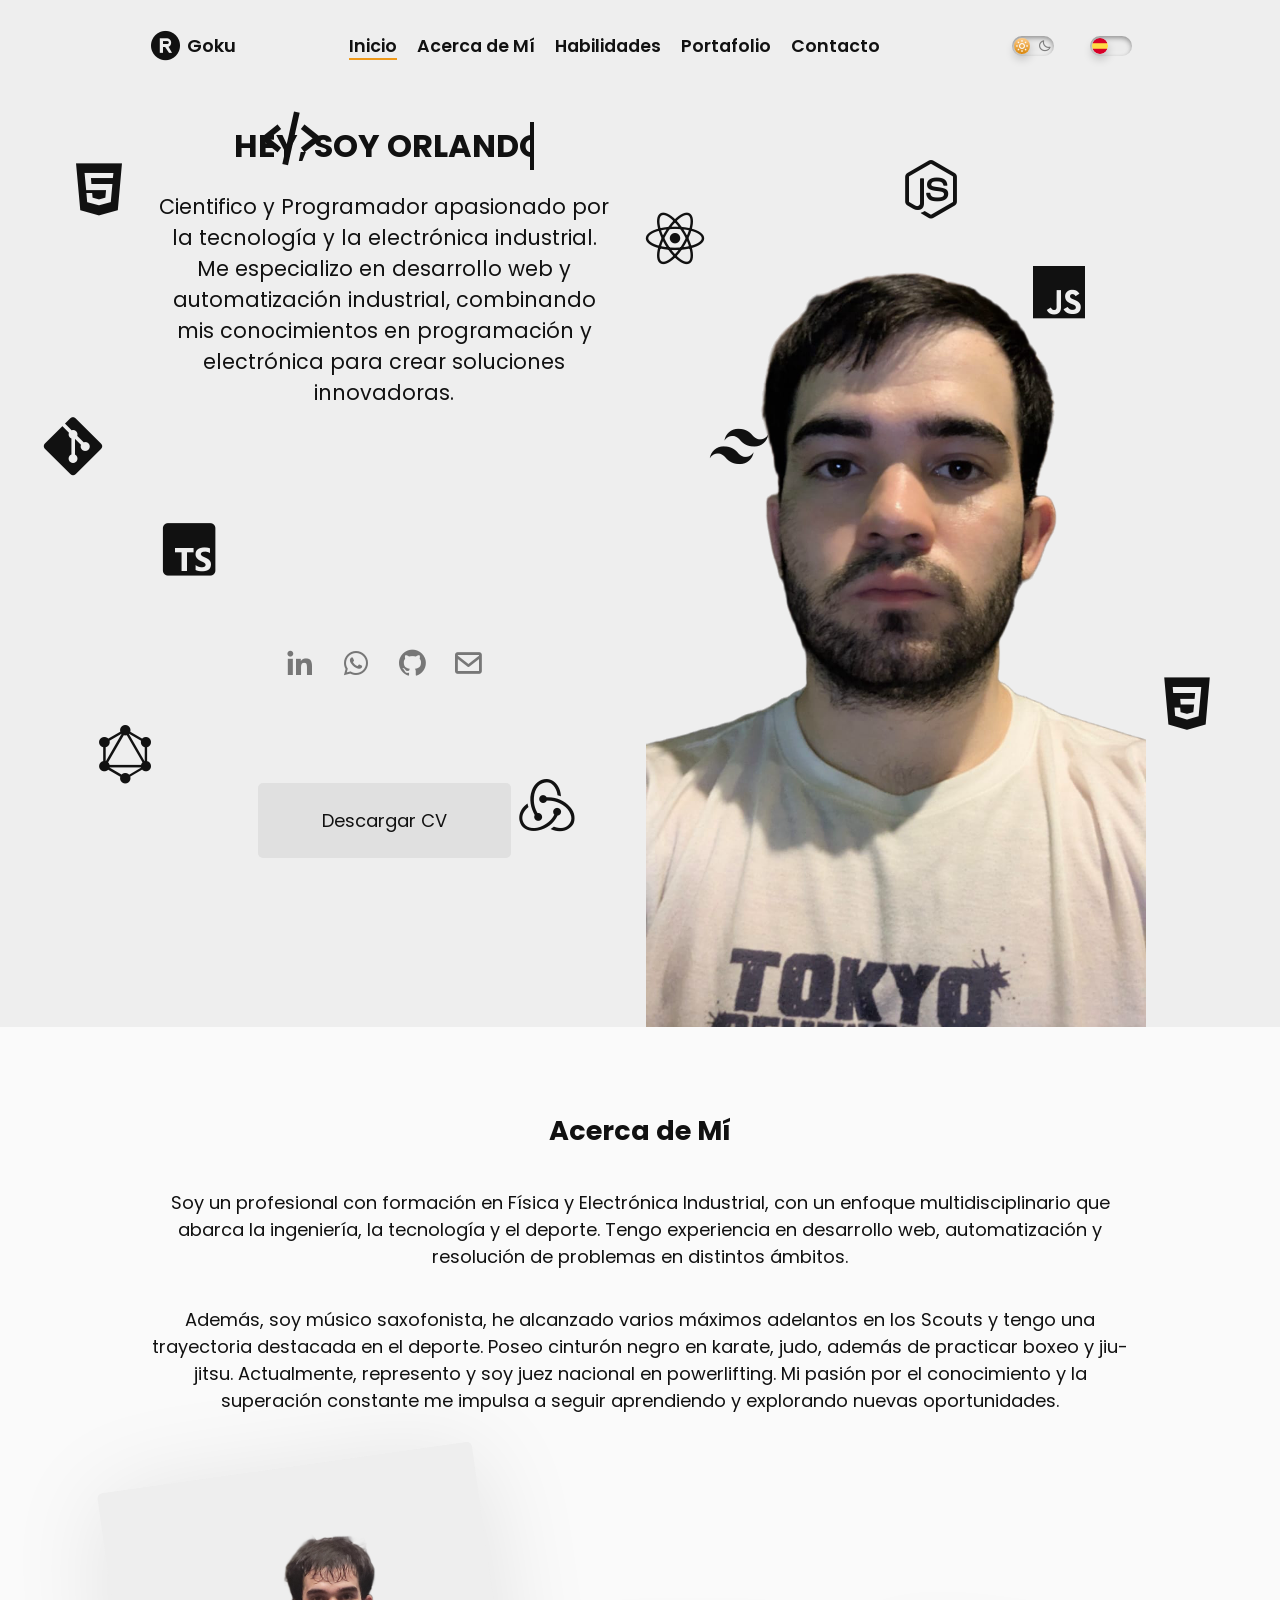
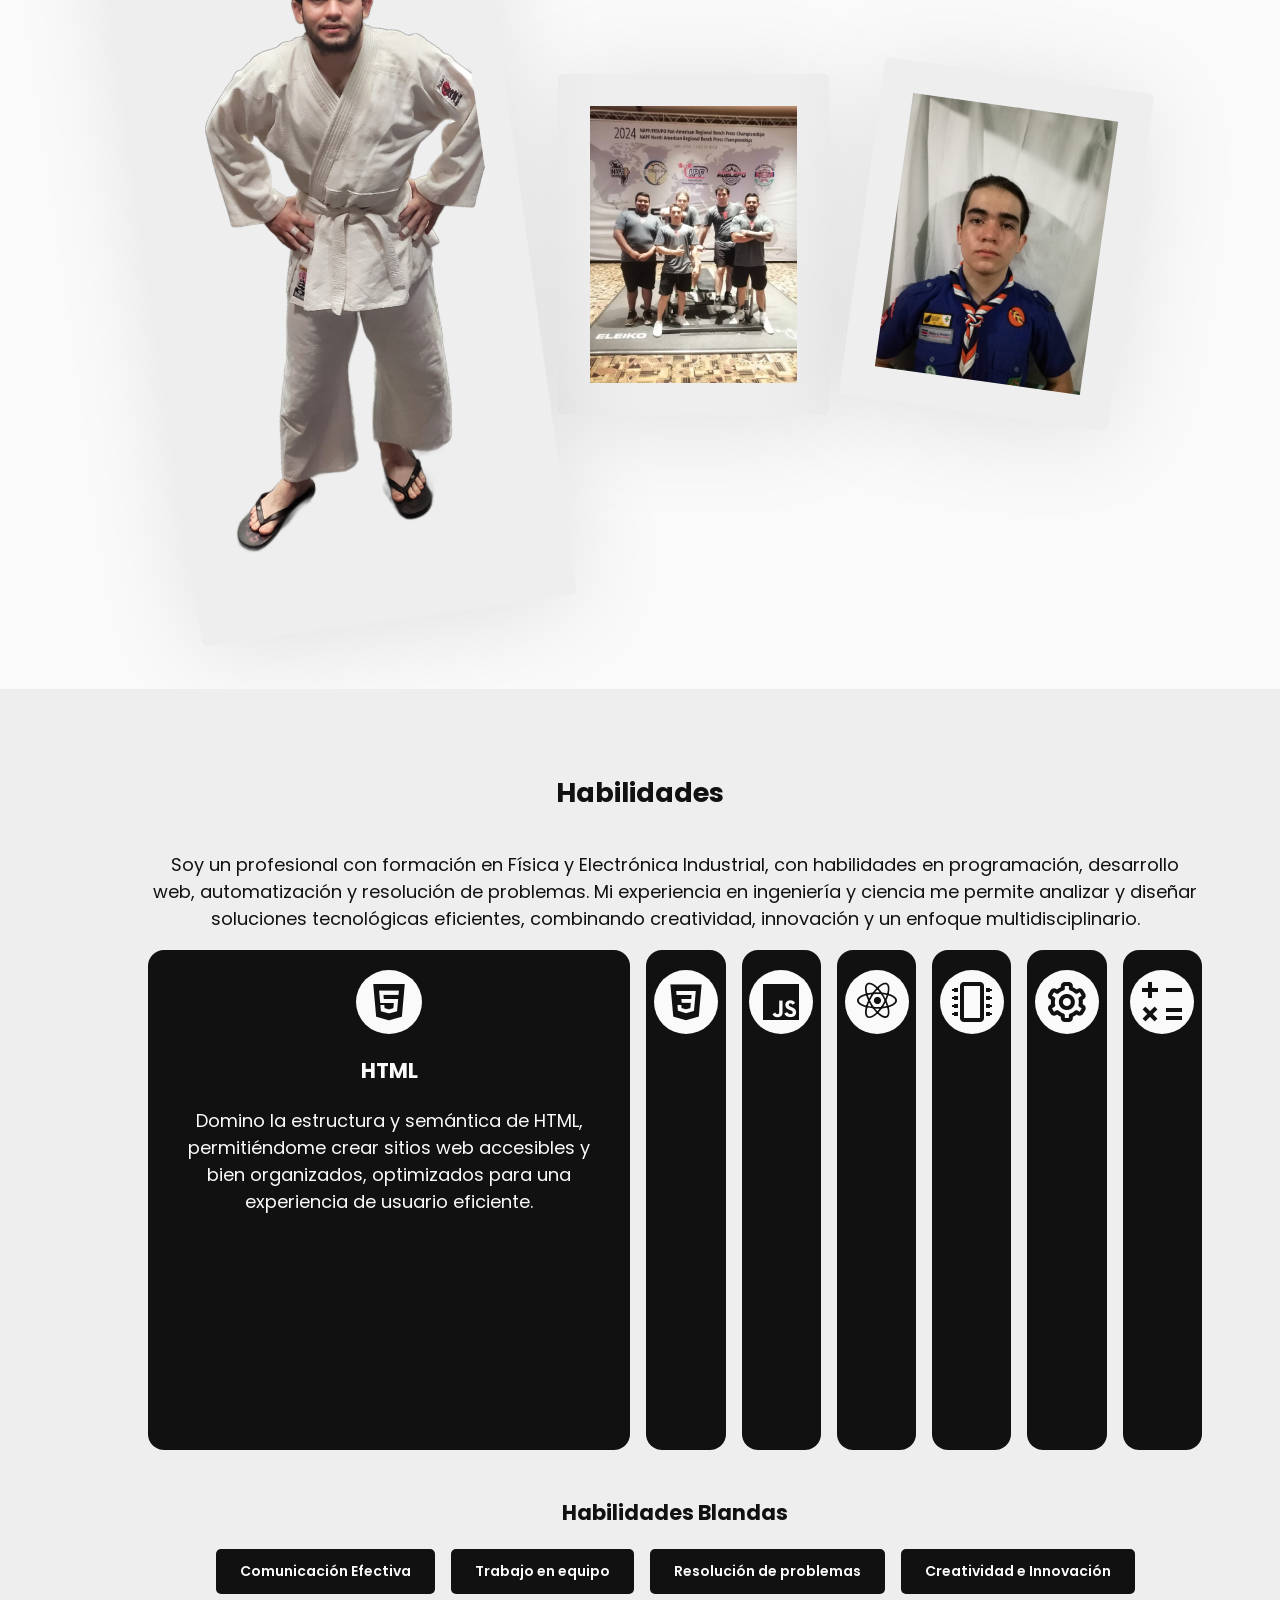
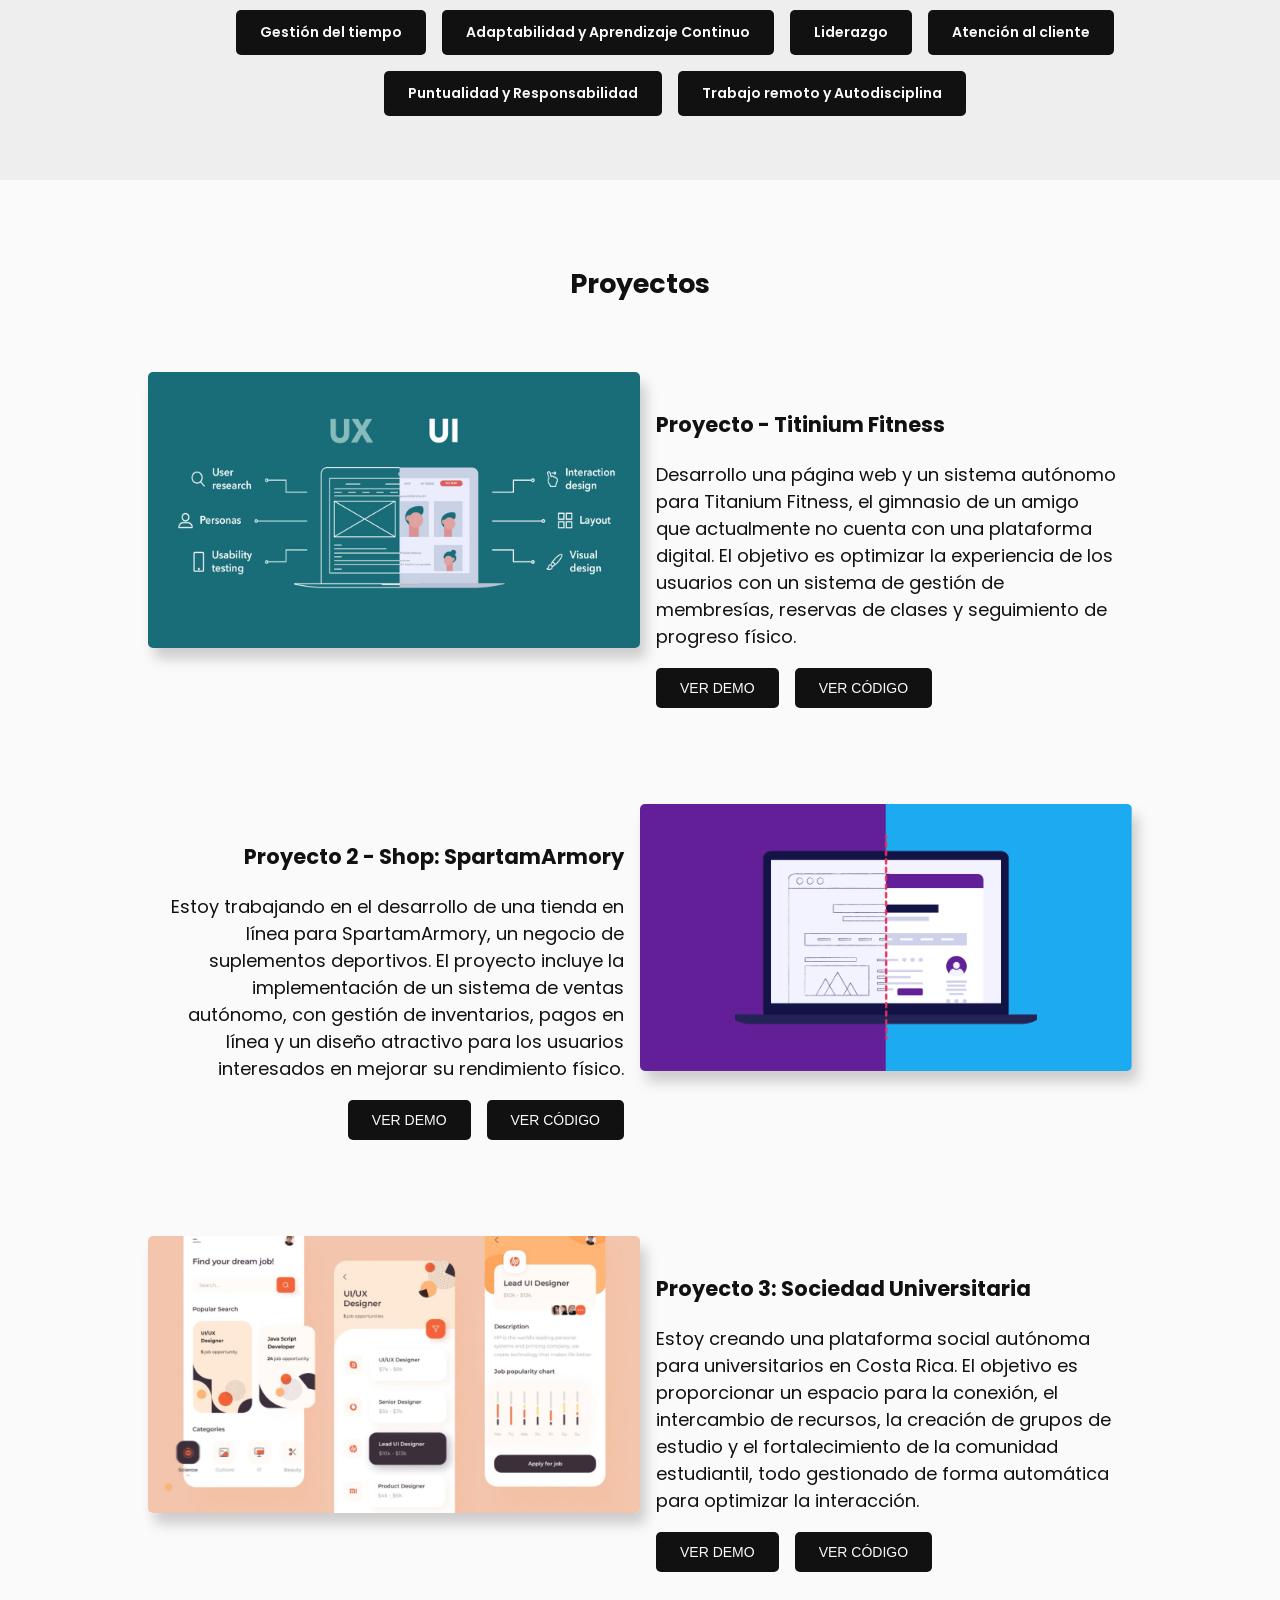
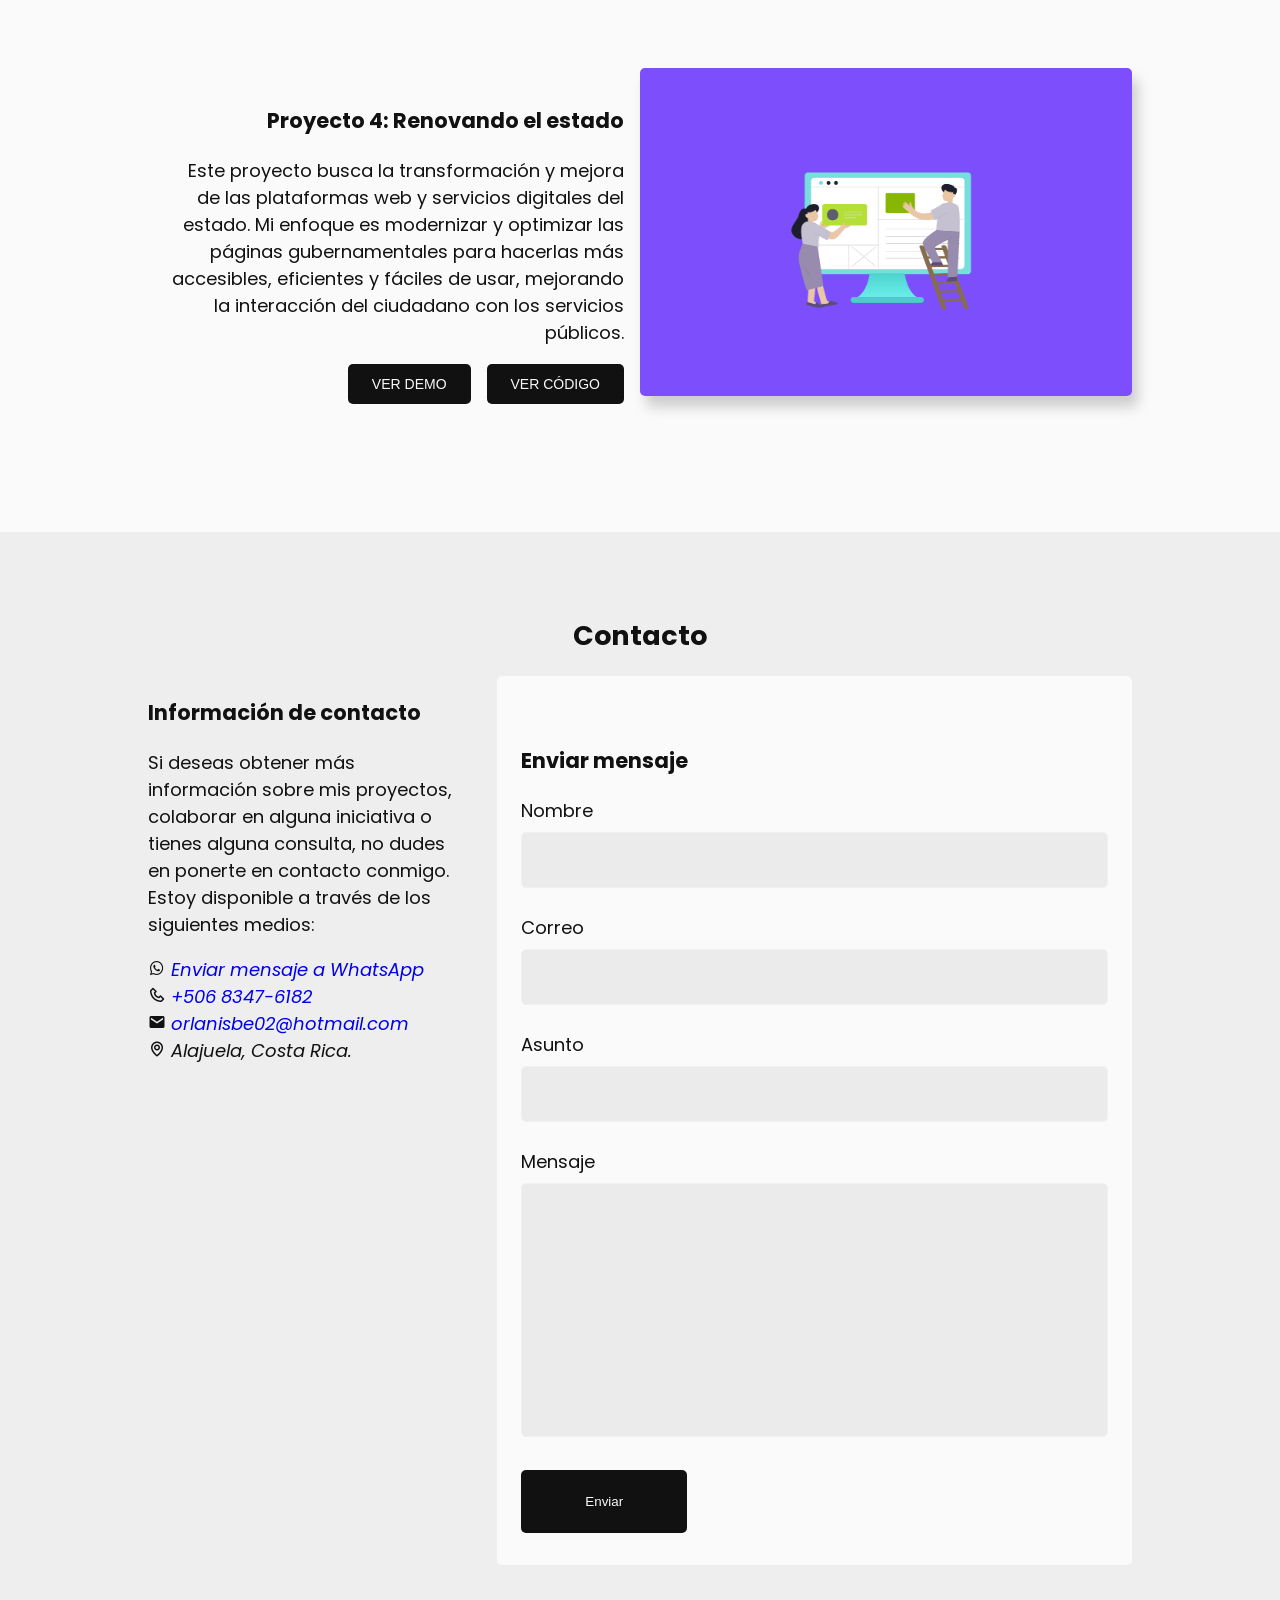
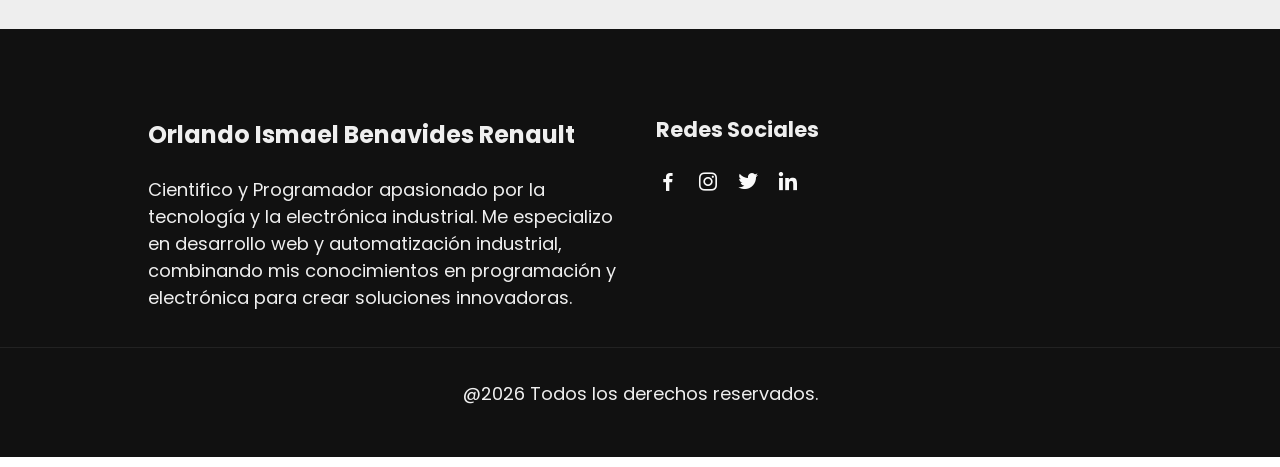
==== index.html @ 4b9a49ed "se agrega proyecto" ====
<!DOCTYPE html>
<html lang="es">

<head>
  <meta charset="UTF-8" />
  <meta http-equiv="X-UA-Compatible" content="IE=edge" />
  <meta name="viewport" content="width=device-width, initial-scale=1.0" />
  <meta name="author" content="Orlando Ismael Benavides Renault" />
  <meta name="description" content="Perfil profesional, Portafolio Programador y información persoanl" />
  <meta name="keywords" content="programación, profesional, Perfil, Portafolio, Curriculum" />
  <meta name="theme-color" content="#09f" />
  <meta name="view-transition" content="same-origin" />
  <!-- Iconos  -->
  <link href="https://unpkg.com/boxicons@2.1.4/css/boxicons.min.css" rel="stylesheet" />
  <!-- Fuente  -->
  <link rel="preconnect" href="https://fonts.googleapis.com">
  <link rel="preconnect" href="https://fonts.gstatic.com" crossorigin>
  <link
    href="https://fonts.googleapis.com/css2?family=Poppins:ital,wght@0,100;0,200;0,300;0,400;0,500;0,600;0,700;0,800;0,900;1,100;1,200;1,300;1,400;1,500;1,600;1,700;1,800;1,900&display=swap"
    rel="stylesheet">
  <title>Portafolio</title>
  <link rel="icon" href="assets/img/logo.png" type="image/png" />
  <link rel="stylesheet" href="assets/css/style.css" />
  <script type="module" src="assets/js/main.js"></script>
</head>

<body>
  <!-- Loader -->
  <div class="loader flex--container">
    <svg xmlns="http://www.w3.org/2000/svg" viewBox="0 0 237 268" class="loader__logo">
      <path fill="currentColor"
        d="M108.473 2.81055C114.675 -0.783262 122.325 -0.783265 128.527 2.81055L226.74 59.7212C232.912 63.298 236.712 69.8919 236.712 77.0259V190.974C236.712 198.108 232.912 204.702 226.74 208.279L128.527 265.189C122.325 268.783 114.675 268.783 108.473 265.189L10.2601 208.279C4.08755 204.702 0.287529 198.108 0.287529 190.974V77.0259C0.287529 69.8919 4.08754 63.298 10.2601 59.7212L108.473 2.81055Z">
      </path>
    </svg>
  </div>
  <!-- header  -->
  <header class="header">
    <nav class="navbar grid--container flex--container">
      <a class="navbar__logo flex--container" href="#"><i class="bx bxs-registered"></i>Goku</a>

      <div id="nav" class="navbar__menu spanish">
        <a href="#close"><i class="bx bx-x btn__close navbar__icon flex--container"></i></a>

        <ul class="navbar__list flex--container">
          <li class="navbar__item">
            <a class="navbar__link active" href="#home">Inicio</a>
          </li>
          <li class="navbar__item">
            <a class="navbar__link" href="#about">Acerca de Mí</a>
          </li>
          <li class="navbar__item">
            <a class="navbar__link" href="#skills">Habilidades</a>
          </li>
          <li class="navbar__item">
            <a class="navbar__link" href="#projects">Portafolio</a>
          </li>
          <li class="navbar__item">
            <a class="navbar__link" href="#contact">Contacto</a>
          </li>
        </ul>
      </div>

      <div class="navbar__toggles flex--container">
        <div class="navbar__toggle--darkmode flex--container">
          <input type="checkbox" name="color-scheme" id="darkmode-toggle" class="navbar__toggle--darkmode-input" />
          <label for="darkmode-toggle" class="navbar__toggle--darkmode-label">
            <i class="bx bx-sun navbar__toggle--darkmode-sun"></i>
            <i class="bx bx-moon navbar__toggle--darkmode-moon"></i>
          </label>
        </div>
        <div class="navbar__toggle--language flex--container">
          <input type="checkbox" name="language-toggle" id="language-toggle" class="navbar__toggle--language-input" />
          <label for="language-toggle" class="navbar__toggle--language-label"></label>
        </div>
      </div>
      <a href="#nav"><i class="bx bx-menu btn__open navbar__icon"></i></a>
    </nav>
  </header>

  <main>
    <section id="home" class="home">
      <i class="bx bxl-html5 home__layer home__layer--1" data-speed="-5"></i>
      <i class="bx bxl-javascript home__layer home__layer--2" data-speed="5"></i>
      <i class="bx bxl-css3 home__layer home__layer--3" data-speed="2"></i>
      <i class="bx bxl-nodejs home__layer home__layer--4" data-speed="6"></i>
      <i class="bx bxl-react home__layer home__layer--5" data-speed="8"></i>
      <i class="bx bxl-tailwind-css home__layer home__layer--6" data-speed="-2"></i>
      <i class="bx bxl-redux home__layer home__layer--7" data-speed="4"></i>
      <i class="bx bxl-typescript home__layer home__layer--8" data-speed="-2"></i>
      <i class="bx bxl-git home__layer home__layer--9" data-speed="6"></i>
      <i class="bx bxl-graphql home__layer home__layer--10" data-speed="-7"></i>
      <i class="bx bx-code-alt home__layer home__layer--11" data-speed="-5"></i>
      <div class="home__container grid--container">
        <div class="home__image">
          <img src="assets/img/profile.png" alt="profile photo" title="Tu nombre" />
        </div>

        <ul class="home__social flex--container">
          <li class="home__social-item">
            <a class="home__social-link" href="#" target="_blank"><i class="bx bxl-linkedin"></i></a>
          </li>
          <li class="home__social-item">
            <a class="home__social-link" href="#" target="_blank"><i class="bx bxl-whatsapp"></i></a>
          </li>
          <li class="home__social-item">
            <a class="home__social-link" href="#" target="_blank"><i class="bx bxl-github"></i></a>
          </li>
          <li class="home__social-item">
            <a class="home__social-link" href="#" target="_blank"><i class="bx bx-envelope"></i></a>
          </li>
        </ul>

        <div class="home__info">
          <h1 class="home__title">Hey, soy Orlando</h1>

          <p class="home__description">
            Cientifico y Programador apasionado por la tecnología y la electrónica industrial. Me especializo en
            desarrollo web y automatización industrial, combinando mis conocimientos en programación y electrónica para
            crear soluciones innovadoras.
          </p>
        </div>

        <div class="home__buttons">
          <a class="btn btn--primary" href="" title="Descargar mi CV" download="my_cv" rel="noreferrer nofollow">
            Descargar CV
          </a>
        </div>
      </div>
    </section>
    <section id="about" class="about section">
      <h2 class="section__title">Acerca de Mí</h2>

      <div class="about__container grid--container">
        <p class="about__description">
          Soy un profesional con formación en Física y Electrónica Industrial, con un enfoque multidisciplinario que
          abarca la ingeniería, la tecnología y el deporte. Tengo experiencia en desarrollo web, automatización y
          resolución de problemas en distintos ámbitos.
        </p>
        <p class="about__description">
          Además, soy músico saxofonista, he alcanzado varios máximos adelantos en los Scouts y tengo una trayectoria
          destacada en el deporte. Poseo cinturón negro en karate, judo, además de practicar boxeo y jiu-jitsu.
          Actualmente, represento y soy juez nacional en powerlifting. Mi pasión por el conocimiento y la superación
          constante me impulsa a seguir aprendiendo y explorando nuevas oportunidades.
        </p>

        <div class="about__cards flex--container">
          <!--Card 1 -->
          <div class="about__card">
            <img class="about__card--img" src="assets/img/me_1.png" alt="Laborando como ingeniero"
              title="Laborando como ingeniero" />
          </div>
          <!--Card 2 -->
          <div class="about__card">
            <img class="about__card--img" src="assets/img/me_2.jpg" alt="Laborando como diseñador"
              title="Laborando como diseñador" />
          </div>
          <!--Card 3 -->
          <div class="about__card">
            <img class="about__card--img" src="assets/img/me_3.jpg" alt="Trabajando en equipo"
              title="rabajando en equipo" />
          </div>
        </div>
      </div>
    </section>
    <section id="skills" class="skills section">
      <h2 class="section__title">Habilidades</h2>

      <div class="skills__container grid--container">
        <p class="skills__description flex--container">
          Soy un profesional con formación en Física y Electrónica Industrial, con habilidades en programación,
          desarrollo web, automatización y resolución de problemas. Mi experiencia en ingeniería y ciencia me permite
          analizar y diseñar soluciones tecnológicas eficientes, combinando creatividad, innovación y un enfoque
          multidisciplinario.
        </p>

        <div class="skills__wrapper flex--container">
          <div class="skills__cards flex--container">
            <!--Card 1 -->
            <details class="skills__cards-container" name="moreInfo" open>
              <summary class="skills__cards-title flex--container">
                <i class="bx bxl-html5 flex--container"></i>
              </summary>
              <div class="skills__card-container">
                <h3 class="skills__card-title">HTML</h3>

                <p class="skills__card-description">
                  Domino la estructura y semántica de HTML, permitiéndome crear sitios web accesibles y bien
                  organizados, optimizados para una experiencia de usuario eficiente.
                </p>
              </div>
            </details>
            <!--Card 2 -->
            <details class="skills__cards-container" name="moreInfo">
              <summary class="skills__cards-title flex--container">
                <i class="bx bxl-css3 flex--container"></i>
              </summary>
              <div class="skills__card-container">
                <h3 class="skills__card-title">CSS</h3>

                <p class="skills__card-description">
                  Utilizo CSS para diseñar interfaces modernas y responsivas, aplicando principios de diseño visual,
                  animaciones y variables para una mejor gestión del estilo.
                </p>
              </div>
            </details>
            <!--Card 3 -->
            <details class="skills__cards-container" name="moreInfo">
              <summary class="skills__cards-title flex--container">
                <i class="bx bxl-javascript flex--container"></i>
              </summary>
              <div class="skills__card-container">
                <h3 class="skills__card-title">Javascript</h3>

                <p class="skills__card-description">
                  Manejo JavaScript para el desarrollo web interactivo, creando funcionalidades dinámicas y mejorando la
                  experiencia del usuario en aplicaciones web.
                </p>
              </div>
            </details>
            <!--Card 4 -->
            <details class="skills__cards-container" name="moreInfo">
              <summary class="skills__cards-title flex--container">
                <i class="bx bxl-react flex--container"></i>
              </summary>
              <div class="skills__card-container">
                <h3 class="skills__card-title">React</h3>

                <p class="skills__card-description">
                  Desarrollo aplicaciones con React, utilizando componentes reutilizables, hooks y gestión eficiente del
                  estado para construir interfaces escalables y dinámicas.
                </p>
              </div>
            </details>
            <details class="skills__cards-container" name="moreInfo">
              <summary class="skills__cards-title flex--container">
                <i class='bx bx-microchip flex--container'></i>
              </summary>
              <div class="skills__card-container">
                <h3 class="skills__card-title">PLC</h3>

                <p class="skills__card-description">
                  Tengo experiencia en la programación de PLCs, implementando automatización de procesos industriales
                  con lenguajes estructurados y diagramas de escalera.
                </p>
              </div>
            </details>
            <details class="skills__cards-container" name="moreInfo">
              <summary class="skills__cards-title flex--container">
                <i class='bx bx-cog flex--container'></i>
              </summary>
              <div class="skills__card-container">
                <h3 class="skills__card-title">Automatización Industrial</h3>

                <p class="skills__card-description">
                  Integro hardware y software para optimizar procesos industriales, combinando sensores, actuadores y
                  sistemas de control para mejorar la eficiencia y precisión.
                </p>
              </div>
            </details>
            <details class="skills__cards-container" name="moreInfo">
              <summary class="skills__cards-title flex--container">
                <i class='bx bx-math flex--container'></i>
              </summary>
              <div class="skills__card-container">
                <h3 class="skills__card-title">Fisico y Matematico</h3>

                <p class="skills__card-description">
                  Cuento con una sólida formación en física y matemáticas, lo que me permite analizar, modelar y
                  resolver problemas complejos en ingeniería y tecnología.
                </p>
              </div>
            </details>
          </div>
        </div>
        <div class="skills__tags flex--container">
          <h3 class="skills__tags-title">Habilidades Blandas</h3>
          <div class="skills__tags-container flex--container">
            <span class="skills__tag">Comunicación Efectiva</span>
            <span class="skills__tag">Trabajo en equipo</span>
            <span class="skills__tag">Resolución de problemas</span>
            <span class="skills__tag">Creatividad e Innovación</span>
            <span class="skills__tag">Gestión del tiempo</span>
            <span class="skills__tag">Adaptabilidad y Aprendizaje Continuo</span>
            <span class="skills__tag">Liderazgo</span>
            <span class="skills__tag">Atención al cliente</span>
            <span class="skills__tag">Puntualidad y Responsabilidad</span>
            <span class="skills__tag">Trabajo remoto y Autodisciplina</span>
          </div>
        </div>
      </div>
    </section>
    <section id="projects" class="projects section">
      <h2 class="section__title">Proyectos</h2>

      <div class="projects__container grid--container">
        <div class="projects__project">
          <div class="projects__inner grid--container">
            <div class="projects__image">
              <img src="assets/img/project1.jpg" alt="project 1" title="Ecommerce Vanilla" />
            </div>

            <div class="projects__info">
              <h3 class="projects__name">Proyecto - Titinium Fitness</h3>
              <p class="projects__description">
                Desarrollo una página web y un sistema autónomo para Titanium Fitness, el gimnasio de un amigo que
                actualmente no cuenta con una plataforma digital. El objetivo es optimizar la experiencia de los
                usuarios con un sistema de gestión de membresías, reservas de clases y seguimiento de progreso físico.
              </p>

              <div class="projects__buttons">
                <button class="btn projects__button" type="button">
                  VER DEMO
                </button>
                <button class="btn projects__button" type="button">
                  VER CÓDIGO
                </button>
              </div>
            </div>
          </div>
        </div>

        <div class="projects__project">
          <div class="projects__inner grid--container">
            <div class="projects__image">
              <img src="assets/img/project2.png" alt="project 1" title="Consumiendo API Pokemon con React" />
            </div>

            <div class="projects__info">
              <h3 class="projects__name">Proyecto 2 - Shop: SpartamArmory</h3>
              <p class="projects__description">
                Estoy trabajando en el desarrollo de una tienda en línea para SpartamArmory, un negocio de suplementos
                deportivos. El proyecto incluye la implementación de un sistema de ventas autónomo, con gestión de
                inventarios, pagos en línea y un diseño atractivo para los usuarios interesados en mejorar su
                rendimiento físico.
              </p>

              <div class="projects__buttons">
                <button class="btn projects__button" type="button">
                  VER DEMO
                </button>
                <button class="btn projects__button" type="button">
                  VER CÓDIGO
                </button>
              </div>
            </div>
          </div>
        </div>

        <div class="projects__project">
          <div class="projects__inner grid--container">
            <div class="projects__image">
              <img src="assets/img/project3.jpg" alt="project 1" title="CRUD con React" />
            </div>

            <div class="projects__info">
              <h3 class="projects__name">Proyecto 3: Sociedad Universitaria</h3>
              <p class="projects__description">
                Estoy creando una plataforma social autónoma para universitarios en Costa Rica. El objetivo es
                proporcionar un espacio para la conexión, el intercambio de recursos, la creación de grupos de estudio y
                el fortalecimiento de la comunidad estudiantil, todo gestionado de forma automática para optimizar la
                interacción.
              </p>

              <div class="projects__buttons">
                <button class="btn projects__button" type="button">
                  VER DEMO
                </button>
                <button class="btn projects__button" type="button">
                  VER CÓDIGO
                </button>
              </div>
            </div>
          </div>
        </div>

        <div class="projects__project">
          <div class="projects__inner grid--container">
            <div class="projects__image">
              <img src="assets/img/project4.png" alt="project 1" title="Aplicación del tiempo con React" />
            </div>

            <div class="projects__info">
              <h3 class="projects__name">Proyecto 4: Renovando el estado</h3>
              <p class="projects__description">
                Este proyecto busca la transformación y mejora de las plataformas web y servicios digitales del estado.
                Mi enfoque es modernizar y optimizar las páginas gubernamentales para hacerlas más accesibles,
                eficientes y fáciles de usar, mejorando la interacción del ciudadano con los servicios públicos.
              </p>

              <div class="projects__buttons">
                <button class="btn projects__button" type="button">
                  VER DEMO
                </button>
                <button class="btn projects__button" type="button">
                  VER CÓDIGO
                </button>
              </div>
            </div>
          </div>
        </div>
      </div>
    </section>
    <section id="contact" class="contact section">
      <h2 class="section__title">Contacto</h2>

      <div class="contact__container grid--container">
        <div class="contact__info">
          <h3 class="contact__info-title">Información de contacto</h3>
          <p class="contact__info-description">
            Si deseas obtener más información sobre mis proyectos, colaborar en alguna iniciativa o tienes alguna
            consulta, no dudes en ponerte en contacto conmigo. Estoy disponible a través de los siguientes medios:
          </p>

          <address class="contact__info-data">
            <div class="contact__info-item">
              <i class="bx bxl-whatsapp"></i>

              <span class="contact__info-number">
                <a href="https://wa.me/+50683476182?text=Tu%20Mensaje%20De%20Texto" target="_blank"
                  rel="noreferrer nofollow">Enviar mensaje a WhatsApp</a>
              </span>
            </div>

            <div class="contact__info-item">
              <i class="bx bx-phone"></i>

              <span class="contact__info-number">
                <a href="tel:50683476182" target="_blank" rel="noreferrer nofollow">
                  +506 8347-6182
                </a>
              </span>
            </div>

            <div class="contact__info-item">
              <i class="bx bxs-envelope"></i>

              <span class="contact__info-mail">
                <a id="mail" href="mailto:orlanisbe02@hotmail.com" target="_blank" rel="noreferrer nofollow">
                  orlanisbe02@hotmail.com
                </a>
              </span>
            </div>

            <div class="contact__info-item">
              <i class="bx bx-map"></i>

              <span class="contact__info-map"> Alajuela, Costa Rica. </span>
            </div>
          </address>
        </div>
        <div class="contact__form">
          <h3 class="contact__form-title">Enviar mensaje</h3>
          <form id="form" class="contact__form-container">
            <div class="contact__form-group">
              <label for="name" class="contact__form-label">Nombre</label>
              <input type="text" id="name" name="name" class="contact__form-input" />
            </div>

            <div class="contact__form-group">
              <label for="email" class="contact__form-label">Correo</label>
              <input type="email" id="email" name="email" class="contact__form-input" />
            </div>

            <div class="contact__form-group">
              <label for="subject" class="contact__form-label">Asunto</label>
              <input type="text" id="subject" name="subject" class="contact__form-input" />
            </div>

            <div class="contact__form-group">
              <label for="message" class="contact__form-label">Mensaje</label>
              <textarea id="message" name="message" cols="30" rows="10" class="contact__form-input"></textarea>
            </div>
            <dialog class="contact__form-modal" id="modal">
              Formulario enviado con éxito!
              <button type="reset" id="btn_close-modal">Cerrar</button>
            </dialog>

            <button type="submit" class="btn contact__form-button">
              Enviar
            </button>
          </form>
        </div>
      </div>
    </section>
  </main>
  <footer class="footer section">
    <div class="footer__container grid--container">
      <div class="footer__info">
        <h3 class="footer__title">Orlando Ismael Benavides Renault</h3>
        <p class="footer__description">
          Cientifico y Programador apasionado por la tecnología y la electrónica industrial. Me especializo en
          desarrollo web y automatización industrial, combinando mis conocimientos en programación y electrónica para
          crear soluciones innovadoras.
        </p>
      </div>

      <div class="footer__social">
        <h3 class="footer__title">Redes Sociales</h3>

        <ul class="footer__social-list">
          <li class="footer__social-item">
            <a class="footer__social-link" href="https://www.facebook.com/profile.php?id=100015714459956"
              target="_blank" rel="noreferrer nofollow"><i class="bx bxl-facebook"></i></a>
          </li>

          <li class="footer__social-item">
            <a class="footer__social-link" href="https://www.instagram.com/orlando.renault/" target="_blank"
              rel="noreferrer nofollow"><i class="bx bxl-instagram"></i></a>
          </li>

          <li class="footer__social-item">
            <a class="footer__social-link" href="#" target="_blank" rel="noreferrer nofollow"><i
                class="bx bxl-twitter"></i></a>
          </li>

          <li class="footer__social-item">
            <a class="footer__social-link"
              href="https://www.linkedin.com/feed/?trk=guest_homepage-basic_nav-header-signin" target="_blank"
              rel="noreferrer nofollow"><i class="bx bxl-linkedin"></i></a>
          </li>
        </ul>
      </div>
    </div>

    <p class="footer__copy"><span id="currentyear"></span> Todos los derechos reservados.</p>
  </footer>
</body>

</html>
---- assets/css/style.css ----
/*
Metodología BEM: https://en.bem.info/methodology/quick-start/
Generador de animaciones: https://animista.net/
Efectos de hover para botones y enlaces: https://ianlunn.github.io/Hover/
Loaders con CSS: https://css-loaders.com/
Sombras con CSS: https://getcssscan.com/css-box-shadow-examples
Frontend Code con ideas geniales: https://codepen.io/
==============================
  * CSS TABLE CONTENT *  
==============================
1. GOOGLE FONT
2. VARIABLES CSS
3. BASE
4. REUSABLE CSS CLASSES
5. HEADER & NAV
6. BREAKPOINTS
==============================
  * END TABLE CONTENT *  
==============================
*/

/* ============= VARIABLES CSS ============= */

:root {
	color-scheme: light dark;

	--header-height: 60px;

	/* Colors */
	--primary-color: light-dark(#111, #ffffffcc);
	--bg-color-section1: light-dark(#eee, #111);
	--bg-color-section2: light-dark(#fafafa, #6a6a6a);
	--bg-color-buttons: light-dark(#e0e0e0, #6a6a6a);

	/* Typografy */
	--normal-font-size: 16px;
	--small-font-size: 12px;

	/* Wight */
	--font-semi-bold: 600;

	/* Margin */
	--mr-2: 16px;
	--mr-3: 20px;
	--mr-4: 26px;

	/* z index */
	--z-fixed: 1;
	--z-modal: 2;

	/* Shadows */
	--box-shadow: 0px 10px 100px #0000001a;
}

/* ============= BASE ============= */
html {
	box-sizing: border-box;
	scroll-behavior: smooth;
	*,
	*::before,
	*::after {
		box-sizing: inherit;
	}
	body {
		font-family: 'Poppins', sans-serif;
		font-size: var(--normal-font-size);
		margin: 0;
		color: var(--primary-color);
	}
	ul {
		list-style: none;
		margin: 0;
		padding: 0;
	}

	a {
		text-decoration: none;
	}

	img {
		max-width: 100%;
		height: auto;
		display: block;
	}
	/* darkmode  */
	&:has([name='color-scheme']:checked) {
		color-scheme: dark;
	}
	&:has([name='color-scheme']) {
		color-scheme: light;
	}
}

/* ============= REUSABLE CLASSES ============= */
.section {
	padding: 4rem 0;
	.section__title {
		text-align: center;
		margin: var(--mr-3) 0;
	}
}

.grid--container {
	max-width: 1024px;
	display: grid;
	margin: 0 auto;
	padding: 0 var(--mr-3);
}

.flex--container {
	display: flex;
	justify-content: center;
	align-items: center;
}

.btn {
	display: inline-block;
	padding: 1.5rem 4rem;
	border: none;
	outline: none;
	border-radius: 5px;
	cursor: pointer;
	transition: all 0.3s ease-in-out;
	color: var(--bg-color-section2);
	background-color: var(--primary-color);

	&:hover {
		translate: 0px -4px;
		box-shadow: 0px 3px 10px #ee991a;
	}
}

.btn--primary {
	color: var(--primary-color);
	background-color: var(--bg-color-buttons);
}

::-webkit-scrollbar {
	width: 10px;
}

::-webkit-scrollbar-track {
	background: transparent;
}

::-webkit-scrollbar-thumb {
	background: var(--bg-color-buttons);
	border-radius: 4px;
}

/*===== Loader =====*/
.loader {
	position: fixed;
	top: 0;
	left: 0;
	width: 100%;
	height: 100%;
	background-color: white;
	z-index: 3;
	display: flex;
	align-items: center;
	justify-content: center;
	z-index: 105;
	opacity: 1;
	visibility: visible;
	transition: opacity 0.4s, visibility 0.4s;
	.loader__logo {
		color: #e94959;
		width: 6rem;
		height: 6rem;
		animation: jump 1.1s infinite linear;
	}
}

.loader--hidden {
	opacity: 0;
	visibility: hidden;
}

@keyframes jump {
	50% {
		transform: translateY(-10%) scaleY(1.05);
	}
}

/* ============= Header & NavBar ============= */

.header {
	position: fixed;
	top: 0;
	left: 0;
	width: 100%;
	height: var(--header-height);
	align-content: center;
	background-color: transparent;
	z-index: var(--z-modal);
	animation: animation-bar linear both;
	animation-timeline: scroll(root block);
	animation-range: 0 200px;

	.navbar {
		justify-content: space-between;

		.navbar__logo {
			column-gap: 0.25rem;
			font-weight: var(--font-semi-bold);
			color: var(--primary-color);
		}

		.navbar__menu {
			position: fixed;
			top: -500%;
			left: 0;
			width: 100%;
			border-radius: 0 0 12px 12px;
			background-color: var(--bg-color-section2);
			box-shadow: 0px 1px 9px 2px #00000024;
			padding: 2rem 0;
			transition: all 0.6s;
			z-index: var(--z-modal);

			&:target {
				top: 0;
			}

			.navbar__list {
				flex-direction: column;
				gap: 20px;

				.navbar__item {
					.navbar__link {
						color: var(--primary-color);
						font-size: 1.1rem;
						font-weight: var(--font-semi-bold);
						transition: color 0.3s;

						&:hover {
							color: #ee991a;
						}
					}

					.active {
						border-bottom: 2px solid #ee991a;
					}
				}
			}

			.btn__close {
				position: absolute;
				top: var(--mr-2);
				right: var(--mr-2);
				background-color: var(--bg-color-section1);
				width: 38px;
				height: 38px;
				border-radius: 50%;

				&:hover {
					background-color: #dfdfdf;
				}
			}
		}

		/* toggles  */
		.navbar__toggles {
			gap: 1rem;

			/* darkmode toggle */
			.navbar__toggle--darkmode {
				.navbar__toggle--darkmode-label {
					width: 42px;
					height: 20px;
					position: relative;
					display: block;
					background: #ebebeb;
					border-radius: 20px;
					box-shadow: inset 0px 2px 5px #00000066, inset 0px -2px 5px #ffffff66;
					cursor: pointer;
					transition: 0.3s;

					&::after {
						content: '';
						width: 16px;
						height: 16px;
						position: absolute;
						top: 2px;
						left: 2px;
						background: linear-gradient(180deg, #ffcc89, #d8860b);
						border-radius: 20px;
						box-shadow: 0px 5px 10px #00000033;
						transition: 0.3s;
					}

					&:active::after {
						width: 40px;
					}

					i {
						position: absolute;
						font-size: 14px;
						top: 3px;
						z-index: var(--z-fixed);

						&.navbar__toggle--darkmode-sun {
							left: 3px;
							color: var(--bg-color-section2);
							transition: 0.3s;
						}

						&.navbar__toggle--darkmode-moon {
							right: 2px;
							color: #7e7e7e;
							transition: 0.3s;
						}
					}
				}

				.navbar__toggle--darkmode-input {
					visibility: hidden;

					&:checked + label {
						background: #242424;

						&::after {
							left: 40px;
							transform: translateX(-100%);
							background: linear-gradient(180deg, #777, #3a3a3a);
						}

						.bx-sun {
							color: #7e7e7e;
						}

						.bx-moon {
							color: var(--bg-color-section2);
						}
					}
				}
			}

			/* language toggle */
			.navbar__toggle--language {
				.navbar__toggle--language-label {
					width: 42px;
					height: 20px;
					position: relative;
					display: block;
					background: #ebebeb;
					border-radius: 20px;
					box-shadow: inset 0px 2px 5px #00000066, inset 0px -2px 5px #ffffff66;
					cursor: pointer;
					transition: 0.3s;

					&::after {
						content: '';
						width: 16px;
						height: 16px;
						position: absolute;
						top: 2px;
						left: 2px;
						background-image: url(../img/espana.png);
						background-size: cover;
						background-repeat: no-repeat;
						border-radius: 50%;
						box-shadow: 0px 5px 10px #00000033;
						transition: 0.3s;
					}
				}

				.navbar__toggle--language-input {
					visibility: hidden;

					&:checked + label {
						&::after {
							left: 40px;
							transform: translateX(-100%);
							background-image: url(../img/reino-unido.png);
						}
					}
				}
			}
		}
	}
	.btn__open,
	.btn__close,
	.navbar__logo i {
		font-size: 2.2rem;
		color: var(--primary-color);
		transition: background 0.3s;
	}
	.btn__open {
		&:hover {
			background-color: #dfdfdf;
		}
	}
}

@keyframes animation-bar {
	to {
		background-color: var(--bg-color-section2);
		backdrop-filter: blur(5px);
		box-shadow: var(--box-shadow);
	}
}

/* ============= Home ============= */
.home {
	background-color: var(--bg-color-section1);
	position: relative;
	overflow: hidden;

	.home__layer {
		position: absolute;
		font-size: 70px;
		color: var(--primary-color);
	}

	.home__layer--1 {
		top: 15%;
		left: 5%;
	}

	.home__layer--2 {
		top: 25%;
		left: 80%;
	}

	.home__layer--3 {
		top: 65%;
		left: 90%;
	}

	.home__layer--4 {
		top: 15%;
		left: 70%;
	}

	.home__layer--5 {
		top: 20%;
		left: 50%;
	}

	.home__layer--6 {
		top: 40%;
		left: 55%;
	}

	.home__layer--7 {
		top: 75%;
		left: 40%;
	}

	.home__layer--8 {
		top: 50%;
		left: 12%;
	}

	.home__layer--9 {
		top: 40%;
		left: 3%;
	}

	.home__layer--10 {
		top: 70%;
		left: 7%;
	}

	.home__layer--11 {
		top: 10%;
		left: 20%;
	}

	.home__container {
		position: relative;
		row-gap: 2rem;
		padding: var(--header-height) 0 3rem;
		.home__image {
			width: clamp(min(320px, 100%), 85vw, 445px);
			height: auto;
			margin: 0 auto;
		}
		.home__social {
			position: absolute;
			top: 10rem;
			left: 1.2rem;
			flex-direction: column;
			row-gap: var(--mr-2);
			.home__social-link {
				color: #777;
				font-size: 1.7rem;
				transition: color 0.3s;
				text-align: center;
				&:hover {
					color: var(--primary-color);
				}
			}
		}
		.home__info {
			.home__title,
			.home__description {
				text-align: center;
			}
			.home__title {
				margin: 0 auto;
				margin-bottom: var(--mr-2);
				text-transform: uppercase;
				border-right: 4px solid;
				white-space: nowrap;
				width: 15ch;
				animation: typing 2s infinite steps(15) alternate,
					blink 0.3s infinite step-end alternate;
				overflow: hidden;
			}
		}
		.home__buttons {
			text-align: center;
		}
	}
}

@keyframes typing {
	from {
		width: 0;
	}
}

@keyframes blink {
	50% {
		border-color: transparent;
	}
}

/* ============= About ============= */
.about {
	background-color: var(--bg-color-section2);
	overflow: hidden;
	.about__container {
		.about__description {
			text-align: center;
		}
		.about__cards {
			margin-top: 2rem;
			flex-direction: column;
			gap: 2rem;
			.about__card {
				background-color: var(--bg-color-section1);
				padding: 2rem;
				border-radius: 5px;
				box-shadow: var(--box-shadow);
				.about__card--img {
					width: 100%;
					height: 100%;
					object-fit: cover;
				}
			}
		}
	}
}

/* ============= skills ============= */
.skills {
	background-color: var(--bg-color-section1);
	.skills__container {
		.skills__description {
			text-align: center;
		}
		/* SLIDER  */
		.skills__wrapper {
			.skills__cards {
				display: flex;
				flex-direction: column;
				gap: 1rem;
				width: 100%;

				.skills__cards-container {
					background-color: var(--primary-color);
					height: 100px;
					padding: 20px;
					border-radius: 1rem;
					text-align: center;
					width: inherit;
					transition: 0.5s cubic-bezier(0.6, -0.28, 0.735, 0.045);
					overflow: hidden;

					.skills__cards-title {
						list-style: none;
						cursor: pointer;
						height: 100%;
						align-items: start;

						.bx {
							width: 50px;
							background-color: var(--bg-color-section2);
							color: var(--primary-color);
							font-size: 3rem;
							border-radius: 50%;
							padding: 8px;
						}
					}
					.skills__card-container {
						color: var(--bg-color-section2);
						height: 300px;
						overflow: hidden;
					}

					&[open] {
						height: 400px;
						.skills__cards-title {
							height: auto;
						}
					}
				}
			}
		}
		.skills__tags {
			flex-direction: column;
			margin-top: var(--mr-4);
			.skills__tags-container {
				flex-wrap: wrap;
				gap: 1rem;
			}
			.skills__tag {
				display: inline-block;
				padding: 0.75rem 1.5rem;
				font-weight: var(--font-semi-bold);
				font-size: var(--small-font-size);
				background-color: var(--primary-color);
				color: var(--bg-color-section2);
				border-radius: 5px;
			}
		}
	}
}

/* ============= Projects ============= */
.projects {
	background-color: var(--bg-color-section2);
	.projects__container {
		gap: 2rem;
		.projects__inner {
			margin: 0;
			.projects__image {
				border-radius: 5px;
				img {
					width: 100%;
					height: auto;
					object-fit: cover;
					border-radius: 5px;
					box-shadow: 6px 11px 13px 0 #0000002e;
					animation: showing linear both;
					animation-timeline: view();
					animation-range: entry 25% cover 35%;
				}
			}
			.projects__info {
				padding: 1rem;
				.projects__buttons {
					display: flex;
					flex-wrap: wrap;
					gap: 1rem;
					.projects__button {
						color: var(--bg-color-section2);
						background-color: var(--primary-color);
						padding: 0.75rem 1.5rem;
						font-size: var(--small-font-size);
					}
				}
			}
		}
	}
}

@keyframes showing {
	from {
		opacity: 0;
		translate: 0 100px;
	}

	to {
		opacity: 1;
		translate: 0 0;
	}
}

/* ============= Contact ============= */
.contact {
	background-color: var(--bg-color-section1);
	.contact__container {
		gap: 2rem;
		.contact__info {
			.contatc__info-data {
				font-style: normal;
				display: flex;
				flex-direction: column;
				gap: 1rem;
				padding: 2rem 0;
			}
		}

		.contact__form {
			width: 100%;
			padding: 3rem 1.5rem 2rem;
			background-color: var(--bg-color-section2);
			border-radius: 5px;
			margin: 0 auto;

			.contact__form-container {
				.contact__form-group {
					margin-bottom: var(--mr-4);

					.contact__form-label {
						display: block;
						margin-bottom: 8px;
					}

					.contact__form-input {
						width: 100%;
						padding: 1rem;
						font-size: 1.2rem;
						font-weight: var(--font-semi-bold);
						border-radius: 5px;
						background-color: #ebebeb;
						border: 1px solid #f0f0f0;
					}

					textarea {
						resize: none;
					}
				}

				.contact__form-modal {
					position: fixed;
					top: 50%;
				}
			}
		}
	}
}

/* ============= Footer ============= */
.footer {
	background-color: #111;
	color: #efefef;
	padding-bottom: 2rem;
	.footer__container {
		gap: 2rem;
		.footer__info {
			.footer__title {
				font-size: 1.5rem;
			}
		}
		.footer__social {
			.footer__social-list {
				display: flex;
				gap: var(--mr-2);
				font-size: 1.5rem;

				.footer__social-link {
					color: var(--bg-color-section2);
					transition: text-shadow 0.3s;
					&:hover {
						text-shadow: 2px 3px #ee991a55;
					}
				}
				.footer__social-link {
					text-align: center;
					margin-top: 2rem;
					margin-bottom: 0;
				}
			}
		}
	}
	.footer__copy {
		text-align: center;
		border-top: 1px solid #222;
		padding-top: 2rem;
	}
}

/* ============= Media Queries ============= */

@media (width >= 768px) {
	:root {
		--header-height: 90px;
		--normal-font-size: 18px;
		--small-font-size: 14px;
	}

	.header {
		.navbar {
			.navbar__menu {
				position: static;
				border-radius: 0;
				background-color: transparent;
				box-shadow: none;

				.navbar__list {
					flex-direction: row;
				}
				.btn__close {
					display: none;
				}
			}
		}
		.btn__open {
			display: none;
		}
	}

	.home {
		.home__container {
			grid-template-columns: repeat(2, 1fr);
			grid-auto-rows: auto;

			.home__image {
				width: clamp(min(375px, 100%), 48vw, 500px);
				grid-column: 2 / 3;
				grid-row: 1 / 4;
				transform: translateY(3.3rem);
			}

			.home__social {
				position: relative;
				top: 0;
				left: 0;
				flex-direction: row;
				gap: 1.5rem;
				grid-row: 2 / 3;

				.home__social-link {
					font-size: 2rem;
				}
			}

			.home__info {
				.home__title {
					margin-top: 2rem;
					font-size: 2rem;
				}

				.home__description {
					font-size: 1.3rem;
					padding: 0 30px;
				}
			}
		}
	}

	.about {
		.about__container {
			.about__cards {
				flex-direction: row;

				.about__card {
					transition: transform 0.2s;

					&:nth-child(1) {
						transform: rotate(-8deg);
					}

					&:nth-child(3) {
						transform: rotate(8deg);
					}

					&:hover {
						z-index: var(--z-fixed);
						cursor: pointer;
						transform: scale(1.1);
					}
				}
			}
		}
	}

	.skills {
		.skills__container {
			/* SLIDER  */
			.skills__wrapper {
				.skills__cards {
					flex-direction: row;
					.skills__cards-container {
						height: 500px;
						width: 130px;
						&[open] {
							height: 500px;
							width: inherit;
						}
					}
				}
			}
		}
	}

	.projects {
		.projects__container {
			padding: 3rem 0;
			gap: 5rem;

			.projects__project {
				.projects__inner {
					grid-template-columns: repeat(2, 1fr);
				}

				&:nth-child(even) {
					.projects__image {
						order: 2;
					}

					.projects__info {
						order: 1;
						text-align: right;
					}

					.projects__buttons {
						justify-content: flex-end;
					}
				}
			}
		}
	}

	.contact {
		.contact__container {
			grid-template-columns: 0.5fr 1fr;
		}
	}

	.footer {
		.footer__container {
			grid-template-columns: repeat(2, 1fr);
		}
	}
}
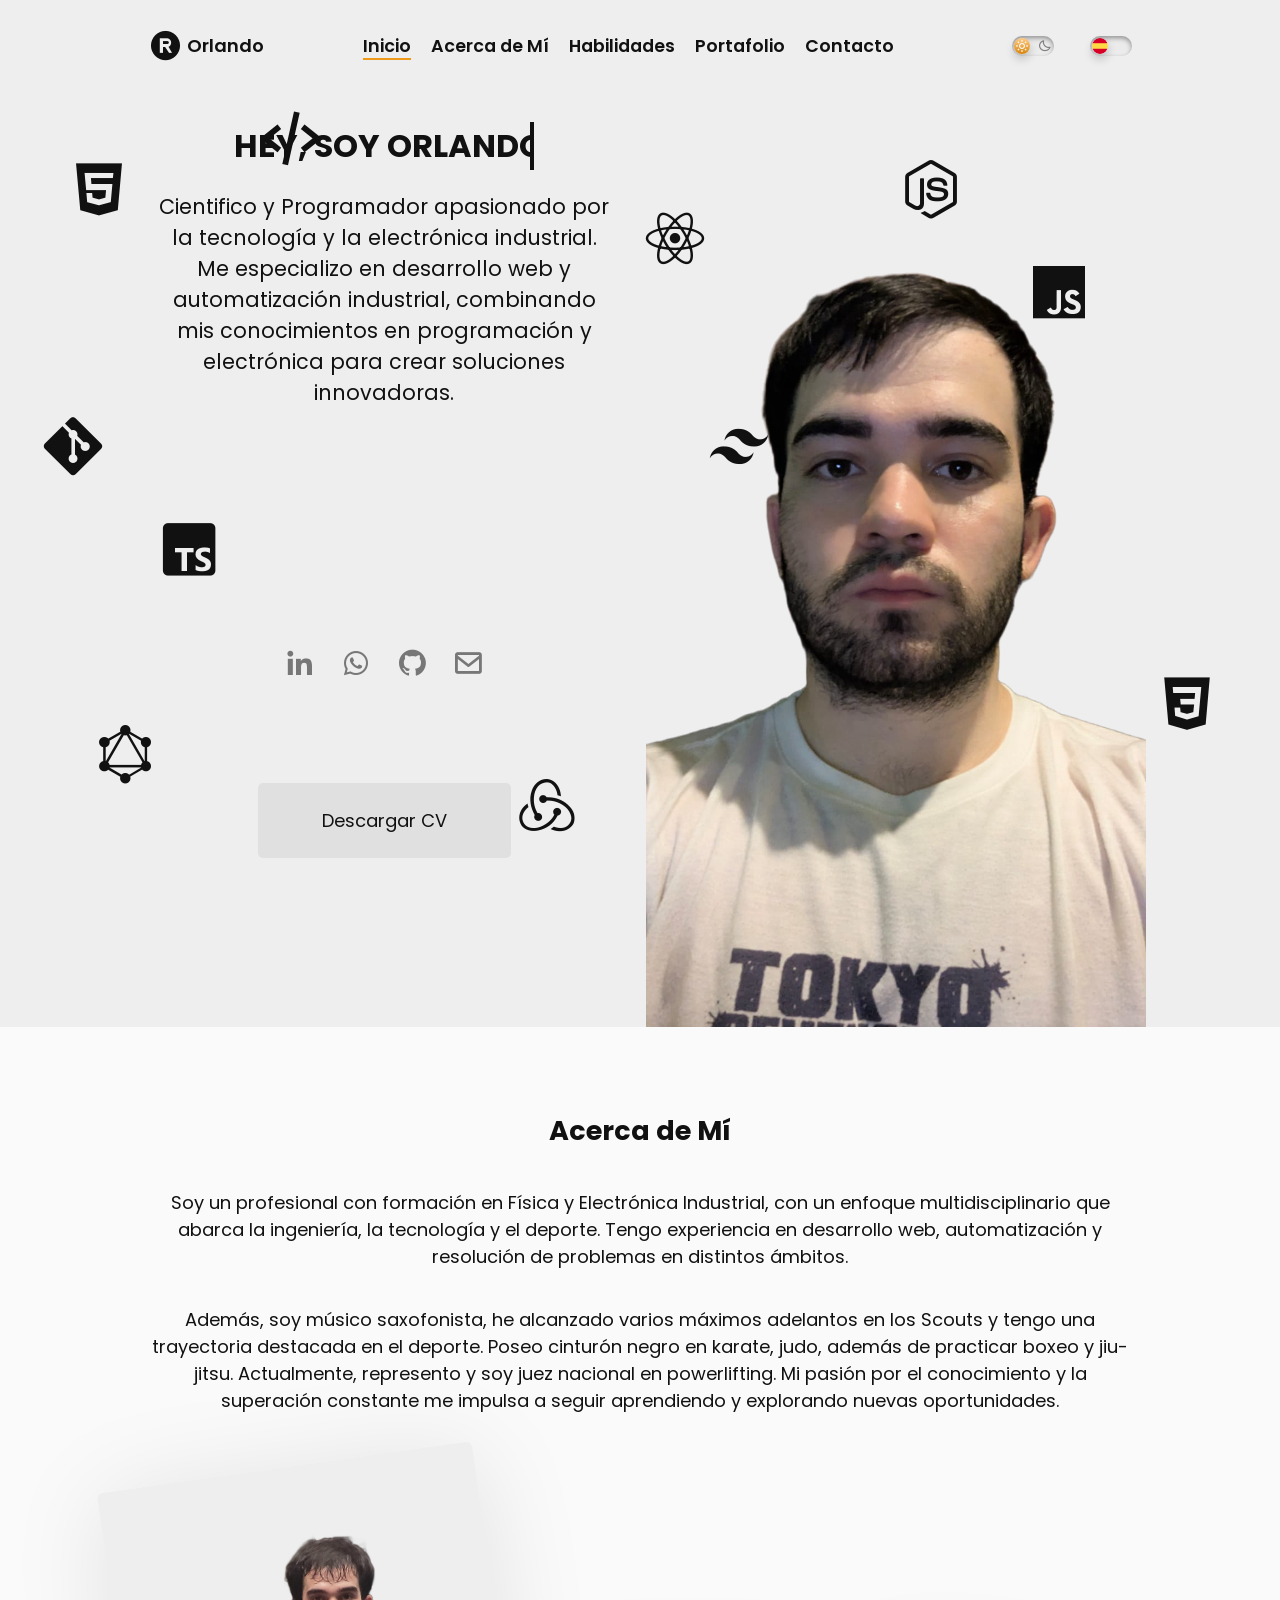
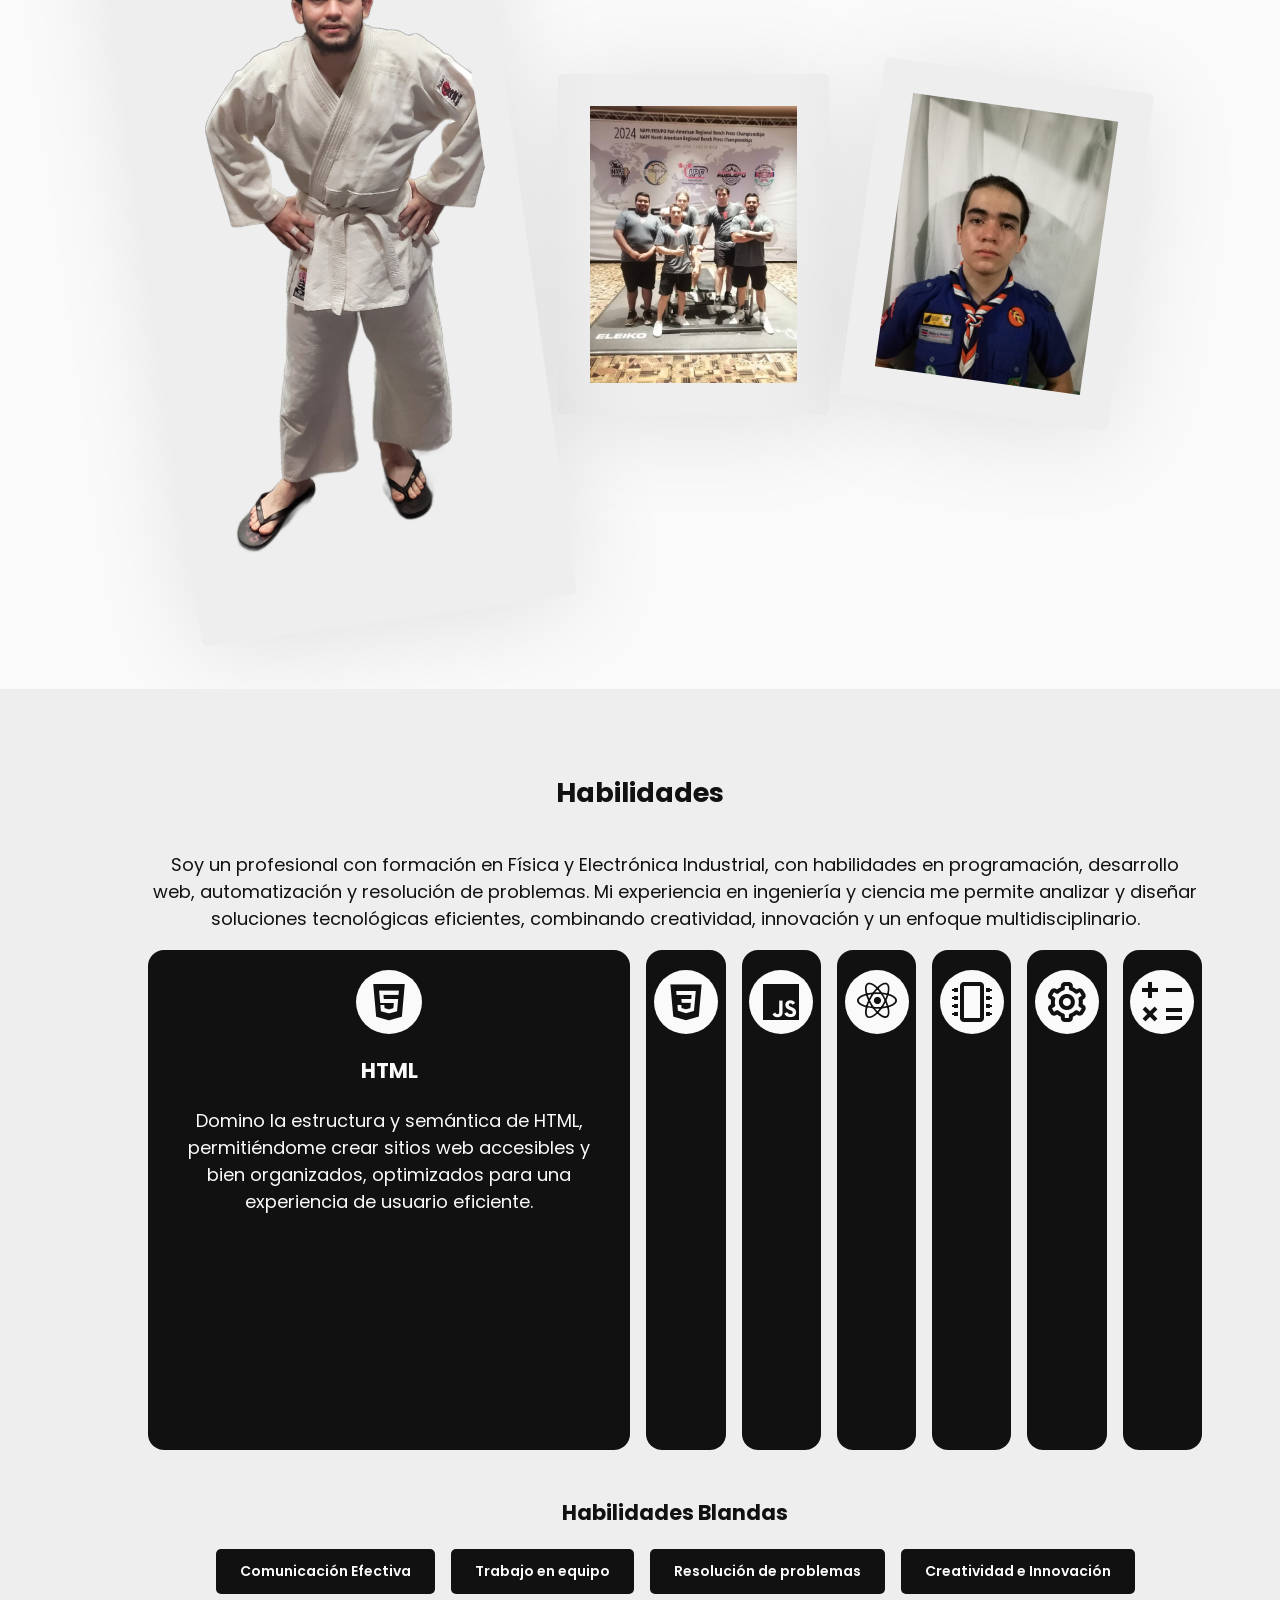
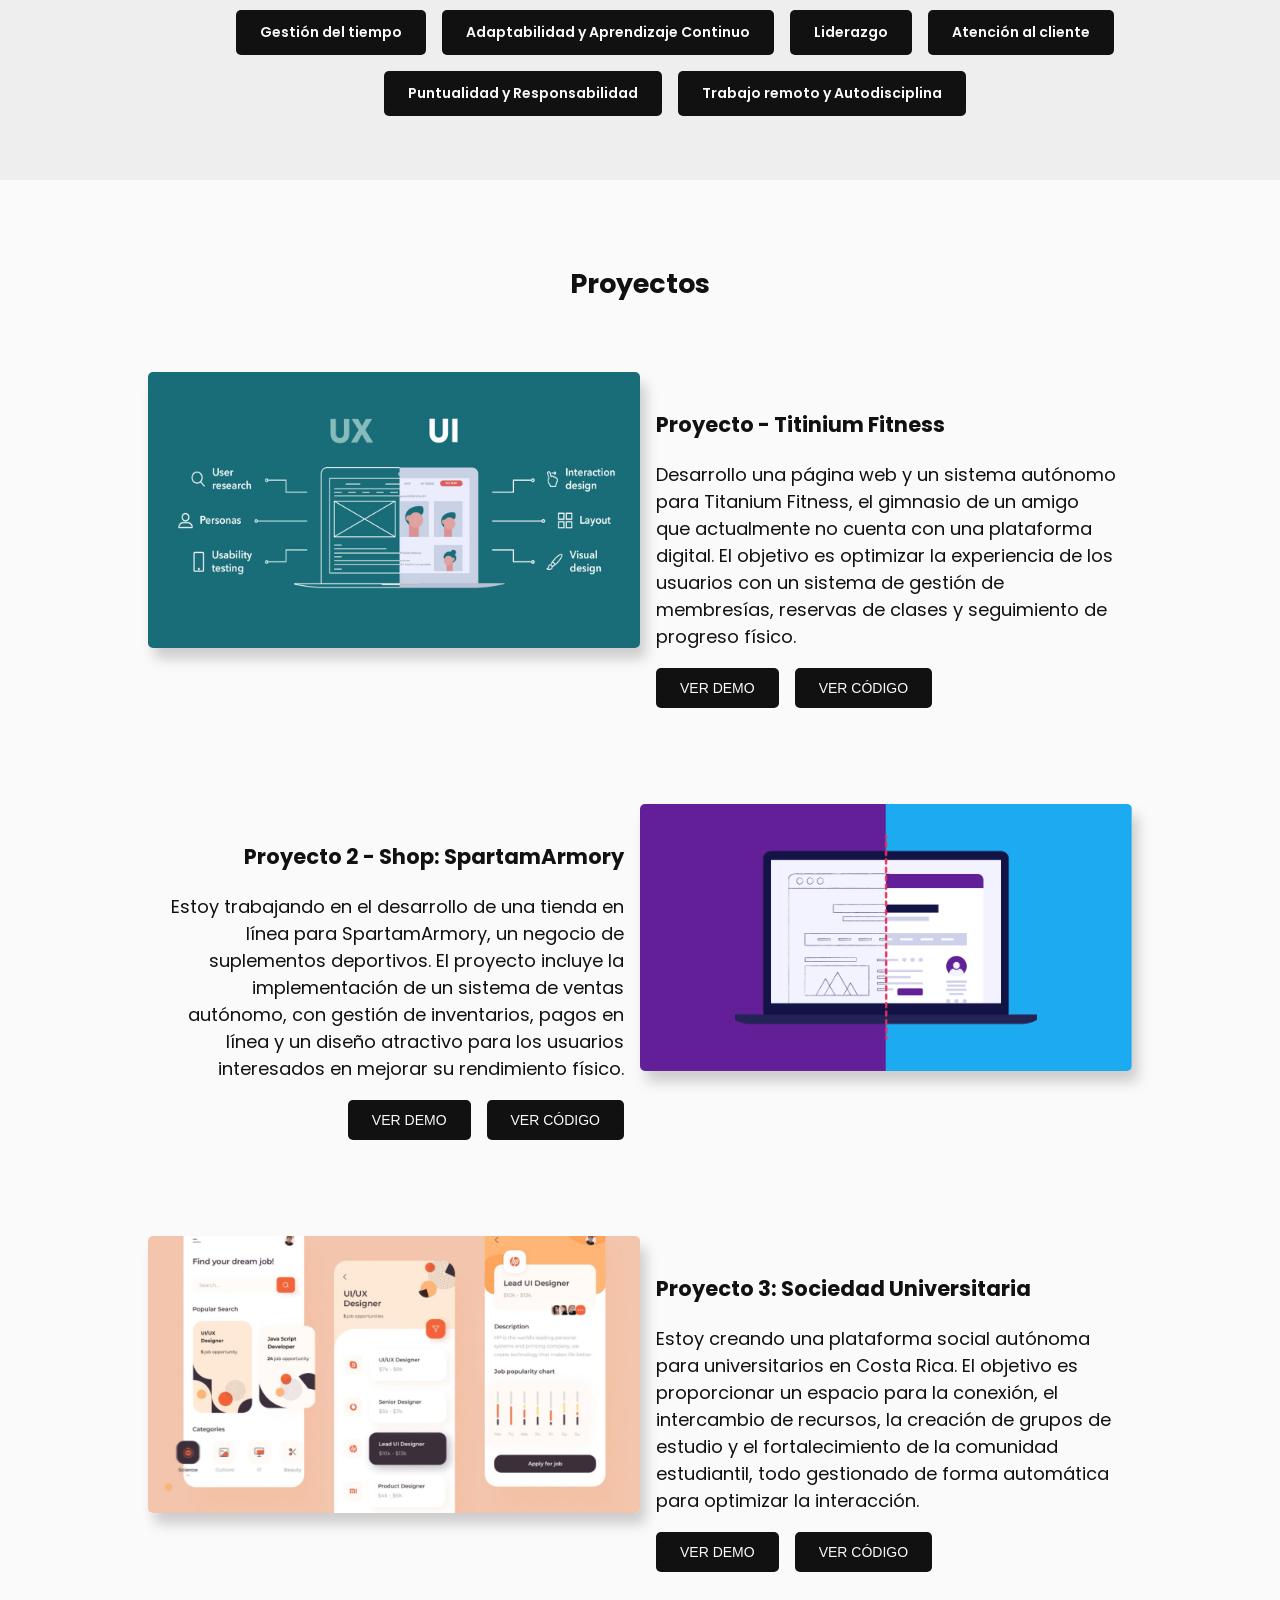
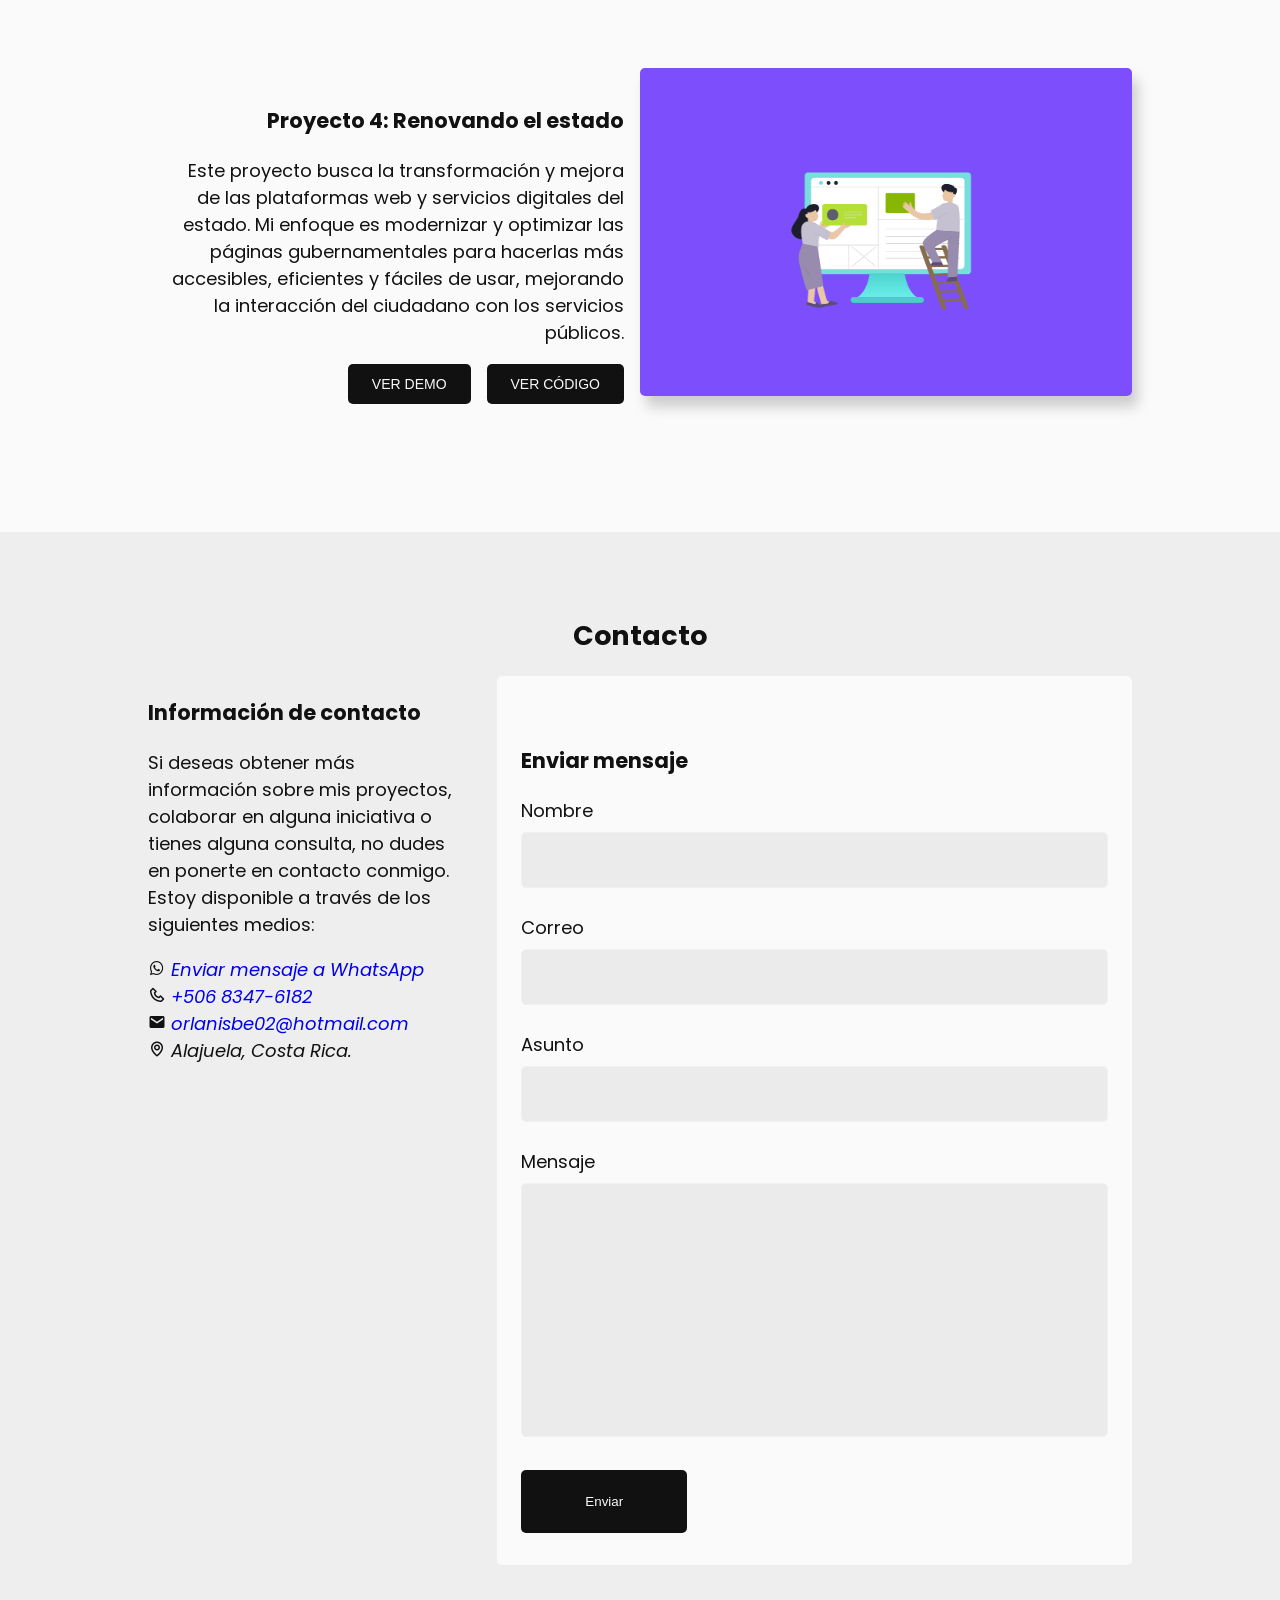
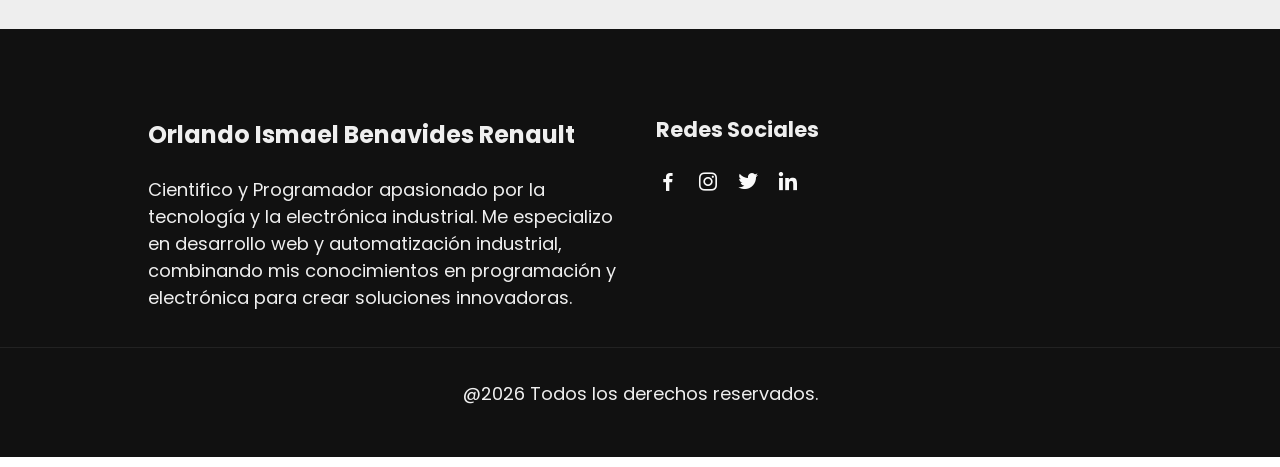
==== commit a0c11d2f: "Update index.html" ====
--- a/index.html
+++ b/index.html
@@ -36,7 +36,7 @@
   <!-- header  -->
   <header class="header">
     <nav class="navbar grid--container flex--container">
-      <a class="navbar__logo flex--container" href="#"><i class="bx bxs-registered"></i>Goku</a>
+      <a class="navbar__logo flex--container" href="#"><i class="bx bxs-registered"></i>Orlando</a>
 
       <div id="nav" class="navbar__menu spanish">
         <a href="#close"><i class="bx bx-x btn__close navbar__icon flex--container"></i></a>
@@ -526,4 +526,4 @@
   </footer>
 </body>
 
-</html>+</html>
